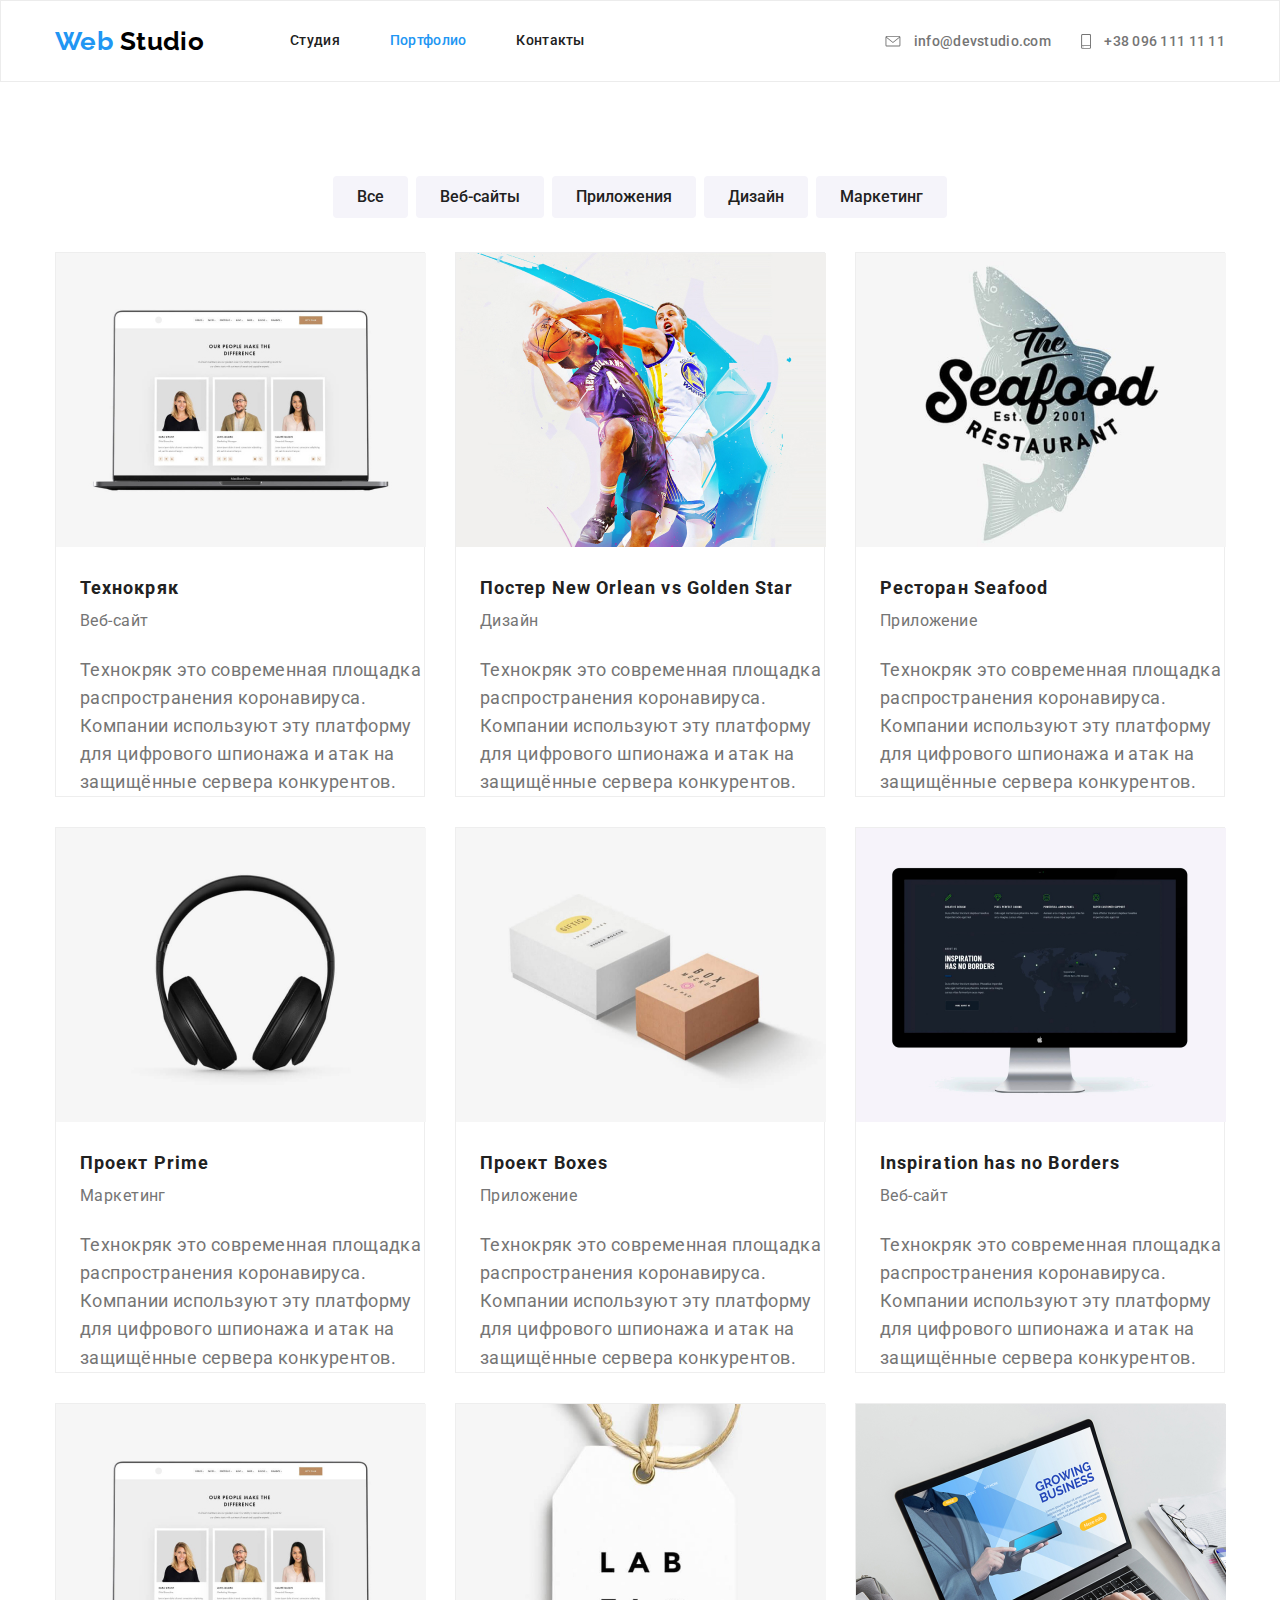
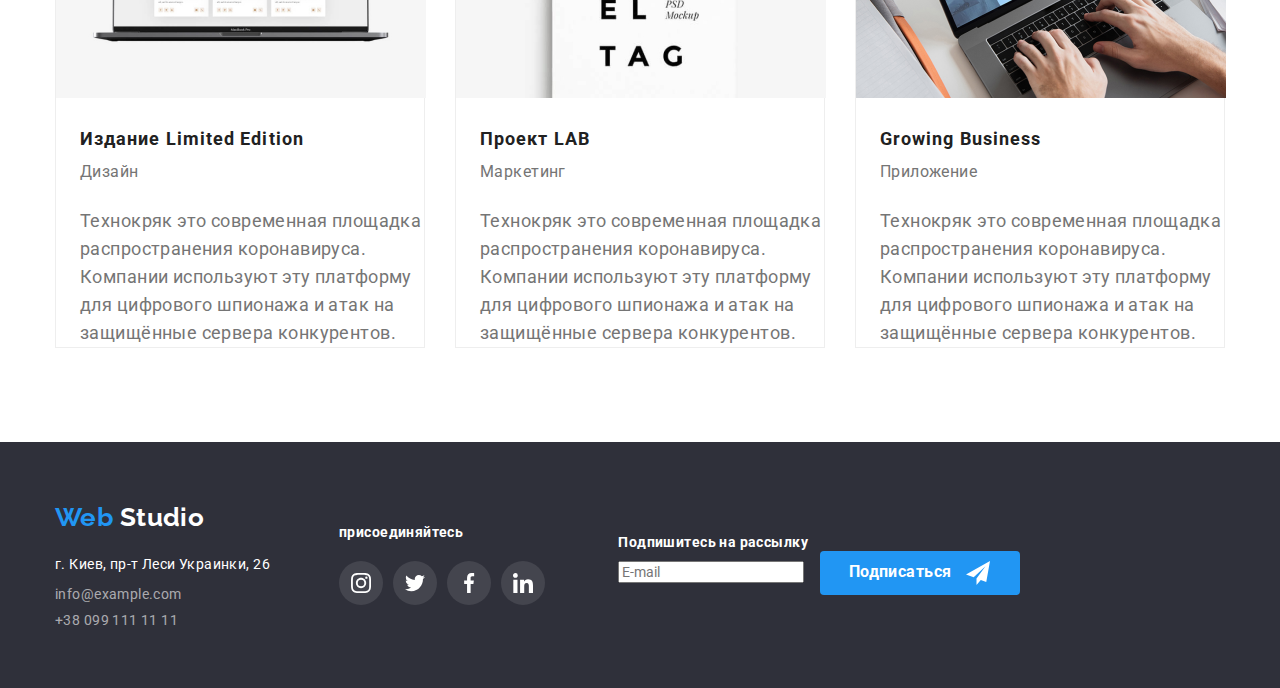
==== portfolio.html @ 99818bd2 "1" ====
<!DOCTYPE html>
<html lang="ru">
  <head>
    <meta charset="UTF-8" />
    <meta http-equiv="X-UA-Compatible" content="IE=edge" />
    <meta name="viewport" content="width=device-width, initial-scale=1.0" />
    <title>Portfolio</title>
    <link rel="preconnect" href="https://fonts.googleapis.com" />
    <link rel="preconnect" href="https://fonts.gstatic.com" crossorigin />
    <link
      href="https://fonts.googleapis.com/css2?family=Raleway:wght@700&family=Roboto:wght@400;500;700;900&display=swap"
      rel="stylesheet"
    />
    <link
      rel="stylesheet"
      href="https://cdnjs.cloudflare.com/ajax/libs/modern-normalize/1.1.0/modern-normalize.min.css"
    />
    <link rel="stylesheet" href="./css/styles.css" />
  </head>
  <body>
    <header>
      <div class="container flex">
        <nav class="flex">
          <a class="header-logo logo" href="/">Web <span>Studio</span></a>

          <ul class="nav list">
            <li class="item"><a class="menu-link" href="./index.html">Студия </a></li>
            <li class="item"><a class="menu-link active" href="./portfolio.html">Портфолио</a></li>
            <li class="item"><a class="menu-link" href="" class="">Контакты</a></li>
          </ul>
        </nav>

        <ul class="header-contact list">
          <li class="contct-item">
            <a class="contact-link" href="mailto:info@devstudio.com">
              <svg class="item" style="width: 16px; height: 11.2px">
                <use href="./images/symbol-defs.svg#icon-envelope"></use>
              </svg>
              info@devstudio.com
            </a>
          </li>
          <li class="contct-item">
            <a class="contact-link" href="tel:+38 096 111 11 11">
              <svg class="item" style="width: 10px; height: 14.94px">
                <use href="./images/symbol-defs.svg#icon-smartphone"></use>
              </svg>
              +38 096 111 11 11
            </a>
          </li>
        </ul>
      </div>
    </header>
    <main>
      <section class="section">
        <div class="container">
          <ul class="filter-list list">
            <li class="item"><button class="filter" type="button">Все</button></li>
            <li class="item"><button class="filter" type="button">Веб-сайты</button></li>
            <li class="item"><button class="filter" type="button">Приложения</button></li>
            <li class="item"><button class="filter" type="button">Дизайн</button></li>
            <li class="item"><button class="filter" type="button">Маркетинг</button></li>
          </ul>
          <ul class="portfolio list">
            <li class="item">
              <div class="portfolio-box">
                <img class="portfolio-img" src="./images/notebook.jpg" alt="" width="370" />
                <h3>Технокряк</h3>
                <p class="filter-element">Веб-сайт</p>
                <p class="card-text">
                  Технокряк это современная площадка распространения коронавируса. Компании
                  используют эту платформу для цифрового шпионажа и атак на защищённые сервера
                  конкурентов.
                </p>
              </div>
            </li>
            <li class="item">
              <div class="portfolio-box">
                <img class="portfolio-img" src="./images/imgbasketball.jpg" alt="" width="370" />
                <h3>Постер New Orlean vs Golden Star</h3>
                <p class="filter-element">Дизайн</p>
                <p class="card-text">
                  Технокряк это современная площадка распространения коронавируса. Компании
                  используют эту платформу для цифрового шпионажа и атак на защищённые сервера
                  конкурентов.
                </p>
              </div>
            </li>
            <li class="item">
              <div class="portfolio-box">
                <img class="portfolio-img" src="./images/fish.jpg" alt="" width="370" />
                <h3>Ресторан Seafood</h3>
                <p class="filter-element">Приложение</p>
                <p class="card-text">
                  Технокряк это современная площадка распространения коронавируса. Компании
                  используют эту платформу для цифрового шпионажа и атак на защищённые сервера
                  конкурентов.
                </p>
              </div>
            </li>
            <li class="item">
              <div class="portfolio-box">
                <img class="portfolio-img" src="./images/headphones.jpg" alt="" width="370" />
                <h3>Проект Prime</h3>
                <p class="filter-element">Маркетинг</p>
                <p class="card-text">
                  Технокряк это современная площадка распространения коронавируса. Компании
                  используют эту платформу для цифрового шпионажа и атак на защищённые сервера
                  конкурентов.
                </p>
              </div>
            </li>
            <li class="item">
              <div class="portfolio-box">
                <img class="portfolio-img" src="./images/boxes.jpg" alt="" width="370" />
                <h3>Проект Boxes</h3>
                <p class="filter-element">Приложение</p>
                <p class="card-text">
                  Технокряк это современная площадка распространения коронавируса. Компании
                  используют эту платформу для цифрового шпионажа и атак на защищённые сервера
                  конкурентов.
                </p>
              </div>
            </li>
            <li class="item">
              <div class="portfolio-box">
                <img class="portfolio-img" src="./images/monitor.jpg" alt="" width="370" />
                <h3>Inspiration has no Borders</h3>
                <p class="filter-element">Веб-сайт</p>
                <p class="card-text">
                  Технокряк это современная площадка распространения коронавируса. Компании
                  используют эту платформу для цифрового шпионажа и атак на защищённые сервера
                  конкурентов.
                </p>
              </div>
            </li>
            <li class="item">
              <div class="portfolio-box">
                <img class="portfolio-img" src="./images/notebook.jpg" alt="" width="370" />
                <h3>Издание Limited Edition</h3>
                <p class="filter-element">Дизайн</p>
                <p class="card-text">
                  Технокряк это современная площадка распространения коронавируса. Компании
                  используют эту платформу для цифрового шпионажа и атак на защищённые сервера
                  конкурентов.
                </p>
              </div>
            </li>
            <li class="item">
              <div class="portfolio-box">
                <img class="portfolio-img" src="./images/tag.jpg" alt="" width="370" />
                <h3>Проект LAB</h3>
                <p class="filter-element">Маркетинг</p>
                <p class="card-text">
                  Технокряк это современная площадка распространения коронавируса. Компании
                  используют эту платформу для цифрового шпионажа и атак на защищённые сервера
                  конкурентов.
                </p>
              </div>
            </li>
            <li class="item">
              <div class="portfolio-box">
                <img class="portfolio-img" src="./images/typing.jpg" alt="" width="370" />
                <h3>Growing Business</h3>
                <p class="filter-element">Приложение</p>
                <p class="card-text">
                  Технокряк это современная площадка распространения коронавируса. Компании
                  используют эту платформу для цифрового шпионажа и атак на защищённые сервера
                  конкурентов.
                </p>
              </div>
            </li>
          </ul>
        </div>
      </section>
    </main>
    <footer>
      <div class="container flex">
        <div class="address-list">
          <a class="footer-logo logo" href="/">Web <span>Studio</span></a>
          <address class="address">г. Киев, пр-т Леси Украинки, 26</address>
          <ul class="contact-list list">
            <li class="item"><a href="mailto:info@example.com">info@example.com</a></li>
            <li class="item"><a href="tel:+380991111111">+38 099 111 11 11</a></li>
          </ul>
        </div>
        <div>
          <h3 class="join">присоединяйтесь</h3>
          <ul class="footer-list flex list">
            <li class="item">
              <a href="">
                <div class="footer-social-link">
                  <svg class="icon" style="width: 20px; height: 20px">
                    <use href="./images/symbol-defs.svg#icon-instagram"></use>
                  </svg>
                </div>
              </a>
            </li>
            <li class="item">
              <a href="">
                <div class="footer-social-link">
                  <svg class="icon" style="width: 20px; height: 20px">
                    <use href="./images/symbol-defs.svg#icon-twitter"></use>
                  </svg>
                </div>
              </a>
            </li>
            <li class="item">
              <a href="">
                <div class="footer-social-link">
                  <svg class="icon" style="width: 20px; height: 20px">
                    <use href="./images/symbol-defs.svg#icon-facebook"></use>
                  </svg>
                </div>
              </a>
            </li>
            <li class="item">
              <a href="">
                <div class="footer-social-link">
                  <svg class="icon" style="width: 20px; height: 20px">
                    <use href="./images/symbol-defs.svg#icon-linkedin"></use>
                  </svg>
                </div>
              </a>
            </li>
          </ul>
        </div>
        <div>
          <h3 class="subscribe">Подпишитесь на рассылку</h3>
          <input type="text" name="" id="" placeholder="E-mail" />
          <a class="subscribe-button button align-items" href=""
            >Подписаться
            <svg class="align-items" style="width: 24px; height: 24px">
              <use href="./images/symbol-defs.svg#icon-send"></use>
            </svg>
          </a>
        </div>
      </div>
    </footer>
  </body>
</html>
---- css/styles.css ----
html {
  box-sizing: border-box;
}

*,
*::before,
*::after {
  box-sizing: inherit;
}

:root {
  --primary-text-color: #757575;
  --primary-accent-color: #2196f3;
  --secondary-text-color: #212121;
  --secondary-accent-color: #ffffff;
  --bg-color: #f5f4fa;
  --logo-black-color: #000000;
}

body {
  background-color: #ffffff;
  font-size: 14px;
  color: var(--primary-text-color);
  font-family: Roboto, sans-serif;
  letter-spacing: 0.03em;
}

header {
  border: 1px solid #ececec;
}

h1,
h2,
h3,
h4,
h5,
h6,
p,
ul {
  margin: 0;
  padding: 0;
}

.container {
  width: 1200px;
  padding-right: 15px;
  padding-left: 15px;
  margin: 0 auto;
}

.flex {
  display: flex;
  align-items: center;
}

/* Логотип */
.logo {
  margin-right: 86px;
  color: var(--primary-accent-color);
  font-family: Raleway, sans-serif;
  font-weight: 700;
  font-size: 26px;
  line-height: 1.19;
}

.header-logo span {
  color: #000000;
}

/* Основне меню сайта */
.menu-link.active {
  color: var(--primary-accent-color);
}
.menu-link {
  display: block;
  padding-top: 32px;
  padding-bottom: 32px;
  color: var(--secondary-text-color);
  font-weight: 500;
  font-size: 14px;
  line-height: 1.14;
  letter-spacing: 0.02em;
}

/* Контактне меню */

.header-contact {
  display: flex;
  margin-left: auto;
}

.contact-link {
  color: var(--primary-text-color);
  font-weight: 500;
  font-size: 14px;
  line-height: 1.14;
  letter-spacing: 0.02em;
}

.contact-link .item {
  fill: currentColor;
  margin-right: 10px;
  vertical-align: middle;
}

.contact-link:hover,
.contact-link:focus {
  color: var(--primary-accent-color);
}

.contct-item:not(:last-child) {
  margin-right: 30px;
}

.nav a:hover,
.nav a:focus {
  color: var(--primary-accent-color);
}

.nav .item:not(:last-child) {
  margin-right: 50px;
}

.nav {
  display: flex;
}
/* Секція */

.section {
  padding-top: 94px;
  padding-bottom: 94px;
}

/* Секція Герой*/

.hero {
  margin: 0 auto;
  background-image: linear-gradient(to right, rgba(47, 48, 58, 0.8), rgba(47, 48, 58, 0.8)),
  url("../images/hero.jpg");
  background-size: cover;
  max-width: 1600px;
  height: 600px;
  font-weight: 900;
  font-size: 44px;
  line-height: 1.36;
  text-align: center;
  letter-spacing: 0.06em;
}

.hero-title {
  display: inline-block;
  margin: auto;
  margin-top: 200px;
  margin-bottom: 30px;
  max-width: 696px;
  font-size: 44px;
  color: var(--secondary-accent-color);
}

.servise-order.button {
  display: block;
  margin: auto;
  font-weight: 700;
  font-size: 16px;
  line-height: 1.87;
  letter-spacing: 0.06em;
}
/* Переваги */

.section-advantages{
  padding-top: 94px;
}

.advantages {
  display: flex;
}

.advantages .item {
  max-width: 270px;
}

.advantages .item:not(:last-child) {
  margin-right: 30px;
}

.advantages-title {
  margin-bottom: 10px;
  color: var(--secondary-text-color);
  font-weight: 700;
  line-height: 1.14;
}

.advantages-box {
  display: flex;
  width: 270px;
  height: 120px;
  background-color: var(--bg-color);
  border-radius: 4px;
}

.advantages-box svg {
margin: auto;
}

.advantages p {
  font-weight: 400;
  line-height: 1.71;
}

/* Чем мы занимаемся */

.work-title {
  margin-bottom: 50px;
}

.work {
  font-weight: 700;
  line-height: 1.14;
}

.work h3 {
  color: var(--secondary-accent-color);
}

.work {
  display: flex;
}

.work .item:not(:last-child) {
  margin-right: 30px;
}

/* Наша команда */

.section-team {
  padding-top: 94px;
  padding-bottom: 94px;
  background-color: #F5F4FA;
}

.team-title {
  margin-bottom: 50px;
}

.team {
  display: flex;
}

.team .item-list {
  display: flex;
  justify-content: center;
}

.team .item:not(:last-child) {
  margin-right: 10px;
}

.team .teammate {
  text-align: center;
}

.team .teammate:not(:last-child) {
  margin-right: 30px;
}

.team p {
  margin-bottom: 16px;
  font-weight: 400;
  font-size: 16px;
  line-height: 1.19;
}

.teammate-name {
  margin-top: 30px;
  margin-bottom: 10px;
  color: var(--secondary-text-color);
  font-weight: 500;
  font-size: 16px;
  line-height: 1.19;
}

.teammate-box {
  width: 270px;
  height: 422px;
  background-color: #fff;
  box-shadow: 0px 1px 3px rgba(0, 0, 0, 0.12), 0px 1px 1px rgba(0, 0, 0, 0.14),
    0px 2px 1px rgba(0, 0, 0, 0.2);
  border-radius: 0px 0px 4px 4px;
}

.social-link {
  display: flex;
  width: 44px;
  height: 44px;
  background-color: transparent;
  border-radius: 50%;
  color: #AFB1B8;
}

.social-link .icon {
  margin: auto;
  fill: currentColor;
}

.social-link:hover,
.social-link:focus {
  background-color: var(--primary-accent-color);
  color: #fff;
}

.client-title {
  margin-bottom: 50px;
}

.client-list {
  display: flex;
}

.client-list .item:not(:last-child) {
  margin-right: 30px;
}

.client-link {
  display: flex;
  width: 170px;
  height: 90px;
  border: 1px solid currentColor;
  border-radius: 4px;
  color: #AFB1B8;
  fill: currentColor;
}

.client-logo {
  margin: auto;
}

.client-link:hover,
.client-link:focus {
  color: #2196F3;
}

.title {
  color: var(--secondary-text-color);
  font-weight: 700;
  font-size: 36px;
  line-height: 1.17;
  text-align: center;
}

.button {
  display: inline-block;
  min-width: 200px;
  padding: 10px 29px;
  border: transparent;
  border-radius: 4px;
  color: var(--secondary-accent-color);
  background-color: var(--primary-accent-color);
}
/* Портфоліо */

/* Кнопки навігації */
.filter-list {
  display: flex;
  justify-content: center;
}

.filter {
  padding: 6px 22px;
  border-radius: 4px;
  border-color: transparent;
  color: var(--secondary-text-color);
  background-color: var(--bg-color);
  font-family: Roboto, sans-serif;
  font-weight: 500;
  font-size: 16px;
  line-height: 1.62;
}

.filter-list .item:not(:last-child) {
  margin-right: 8px;
}

.filter:hover,
.filter:focus {
  color: var(--secondary-accent-color);
  background-color: var(--primary-accent-color);
}

.portfolio h3 {
  color: var(--secondary-text-color);
  font-weight: 700;
  font-size: 18px;
  line-height: 2;
  letter-spacing: 0.06em;
}

.portfolio {
  display: flex;
  flex-wrap: wrap;
  margin-top: 34px;
}

.portfolio .item {
  width: calc((100% - 60px) / 3);
  margin-right: 30px;
  margin-bottom: 30px;
}

.portfolio .item:nth-child(3n) {
  margin-right: 0;
}

.portfolio .item:nth-last-child(-n + 3) {
  margin-bottom: 0;
}

.portfolio-img {
  margin-bottom: 20px;
}

.portfolio-box {
  border: 1px solid #EEEEEE;
  cursor: pointer;
}

.portfolio-box:hover,
.portfolio-box:focus {
  box-shadow: 0px 1px 1px rgba(0, 0, 0, 0.12),
  0px 4px 4px rgba(0, 0, 0, 0.06),
  1px 4px 6px rgba(0, 0, 0, 0.16);
}

.filter-element {
  font-weight: 400;
  font-size: 16px;
  line-height: 1.87;
  padding-bottom: 20px;
}

.card-text {
  font-weight: 400;
  font-size: 18px;
  line-height: 1.56;
}

.portfolio-box h3,
.filter-element,
.card-text {
  padding-left: 24px;
}

/* Футер */

footer {
  background-color: #2f303a;
}

.join {
  margin-bottom: 20px;
  margin-right: 155px;
}

.join,
.subscribe {
  color: var(--secondary-accent-color);
  font-size: 14px;
  font-weight: 700;
  line-height: 1.14;
}
.footer-logo {
  display: inline-block;
  margin-top: 60px;
  margin-bottom: 20px;
}

.footer-logo span {
  color: #fff;
}

.address-list {
  margin-bottom: 60px;
}

.address {
  margin-bottom: 9px;
  margin-right: 69px;
  color: var(--secondary-accent-color);
  font-weight: 400;
  line-height: 1.71;
  font-style: normal;
}

.contact-list .item + .item {
  margin-top: 10px;
}

.contact-list a {
  color: rgba(255, 255, 255, 0.6);
  font-weight: 400;
  line-height: 1.71px;
  /* or 171% */
}

.footer-list .item {
  margin-right: 10px;
}

.footer-social-link {
  display: flex;
  width: 44px;
  height: 44px;
  fill: #fff;
  border-radius: 50%;
  background-color: rgba(255, 255, 255, 0.1);
}

.footer-social-link .icon {
  margin: auto;
}

.footer-social-link:hover,
.footer-social-link:focus {
  background-color: var(--primary-accent-color);
}

.subscribe-button {
  margin-left: 12px;
  color: var(--secondary-accent-color);
  background-color: var(--primary-accent-color);
  font-weight: 700;
  font-size: 16px;
  line-height: 1.87px;
}

.subscribe-button .align-items {
  margin-left: 10px;
  vertical-align:middle;
}

.list {
  list-style: none;
}

a {
  text-decoration: none;
}
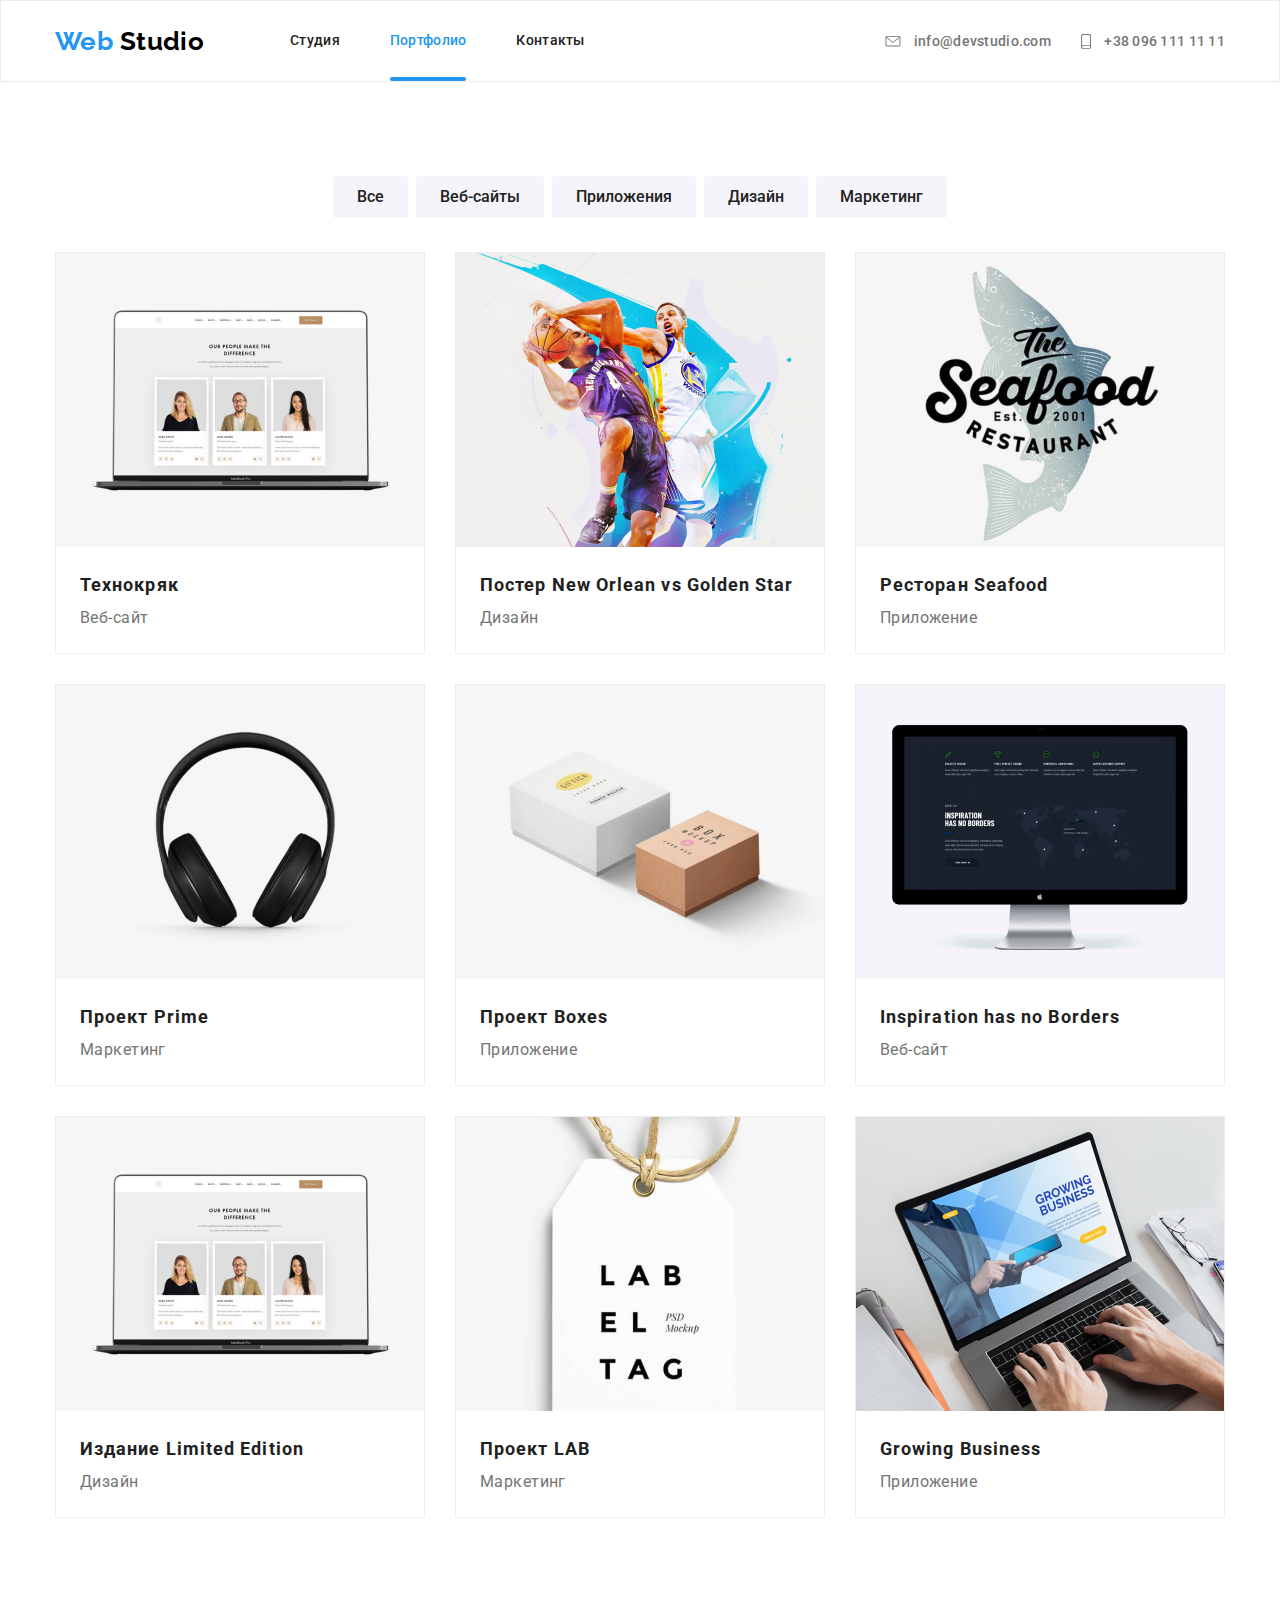
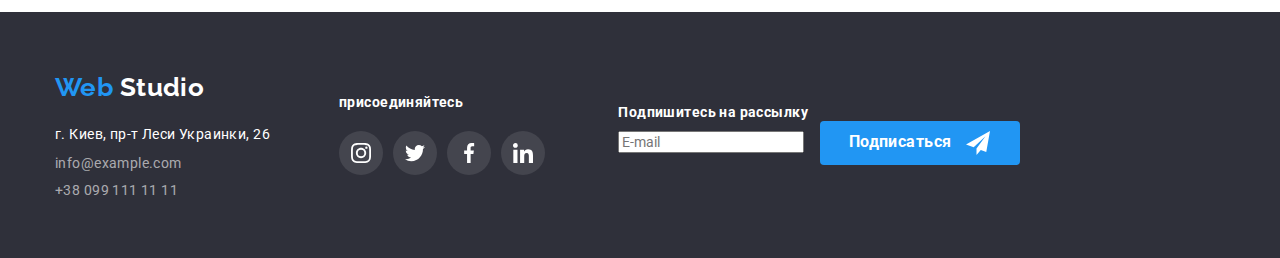
==== commit 6de4bb3c: "1" ====
--- a/portfolio.html
+++ b/portfolio.html
@@ -63,110 +63,146 @@
           <ul class="portfolio list">
             <li class="item">
               <div class="portfolio-box">
-                <img class="portfolio-img" src="./images/notebook.jpg" alt="" width="370" />
+                <div class="portfolio-thumb">
+                  <img class="portfolio-img" src="./images/notebook.jpg" alt="" width="370" />
+                  <div class="portfolio-overlay">
+                    <p class="card-text">
+                      Технокряк это современная площадка распространения коронавируса. Компании
+                      используют эту платформу для цифрового шпионажа и атак на защищённые сервера
+                      конкурентов.
+                    </p>
+                  </div>
+                </div>
                 <h3>Технокряк</h3>
                 <p class="filter-element">Веб-сайт</p>
-                <p class="card-text">
-                  Технокряк это современная площадка распространения коронавируса. Компании
-                  используют эту платформу для цифрового шпионажа и атак на защищённые сервера
-                  конкурентов.
-                </p>
-              </div>
-            </li>
-            <li class="item">
-              <div class="portfolio-box">
-                <img class="portfolio-img" src="./images/imgbasketball.jpg" alt="" width="370" />
+              </div>
+            </li>
+            <li class="item">
+              <div class="portfolio-box">
+                <div class="portfolio-thumb">
+                  <img class="portfolio-img" src="./images/imgbasketball.jpg" alt="" width="370" />
+                  <div class="portfolio-overlay">
+                    <p class="card-text">
+                      Технокряк это современная площадка распространения коронавируса. Компании
+                      используют эту платформу для цифрового шпионажа и атак на защищённые сервера
+                      конкурентов.
+                    </p>
+                  </div>
+                </div>
                 <h3>Постер New Orlean vs Golden Star</h3>
                 <p class="filter-element">Дизайн</p>
-                <p class="card-text">
-                  Технокряк это современная площадка распространения коронавируса. Компании
-                  используют эту платформу для цифрового шпионажа и атак на защищённые сервера
-                  конкурентов.
-                </p>
-              </div>
-            </li>
-            <li class="item">
-              <div class="portfolio-box">
-                <img class="portfolio-img" src="./images/fish.jpg" alt="" width="370" />
+              </div>
+            </li>
+            <li class="item">
+              <div class="portfolio-box">
+                <div class="portfolio-thumb">
+                  <img class="portfolio-img" src="./images/fish.jpg" alt="" width="370" />
+                  <div class="portfolio-overlay">
+                    <p class="card-text">
+                      Технокряк это современная площадка распространения коронавируса. Компании
+                      используют эту платформу для цифрового шпионажа и атак на защищённые сервера
+                      конкурентов.
+                    </p>
+                  </div>
+                </div>
                 <h3>Ресторан Seafood</h3>
                 <p class="filter-element">Приложение</p>
-                <p class="card-text">
-                  Технокряк это современная площадка распространения коронавируса. Компании
-                  используют эту платформу для цифрового шпионажа и атак на защищённые сервера
-                  конкурентов.
-                </p>
-              </div>
-            </li>
-            <li class="item">
-              <div class="portfolio-box">
-                <img class="portfolio-img" src="./images/headphones.jpg" alt="" width="370" />
+              </div>
+            </li>
+            <li class="item">
+              <div class="portfolio-box">
+                <div class="portfolio-thumb">
+                  <img class="portfolio-img" src="./images/headphones.jpg" alt="" width="370" />
+                  <div class="portfolio-overlay">
+                    <p class="card-text">
+                      Технокряк это современная площадка распространения коронавируса. Компании
+                      используют эту платформу для цифрового шпионажа и атак на защищённые сервера
+                      конкурентов.
+                    </p>
+                  </div>
+                </div>
                 <h3>Проект Prime</h3>
                 <p class="filter-element">Маркетинг</p>
-                <p class="card-text">
-                  Технокряк это современная площадка распространения коронавируса. Компании
-                  используют эту платформу для цифрового шпионажа и атак на защищённые сервера
-                  конкурентов.
-                </p>
-              </div>
-            </li>
-            <li class="item">
-              <div class="portfolio-box">
-                <img class="portfolio-img" src="./images/boxes.jpg" alt="" width="370" />
+              </div>
+            </li>
+            <li class="item">
+              <div class="portfolio-box">
+                <div class="portfolio-thumb">
+                  <img class="portfolio-img" src="./images/boxes.jpg" alt="" width="370" />
+                  <div class="portfolio-overlay">
+                    <p class="card-text">
+                      Технокряк это современная площадка распространения коронавируса. Компании
+                      используют эту платформу для цифрового шпионажа и атак на защищённые сервера
+                      конкурентов.
+                    </p>
+                  </div>
+                </div>
                 <h3>Проект Boxes</h3>
                 <p class="filter-element">Приложение</p>
-                <p class="card-text">
-                  Технокряк это современная площадка распространения коронавируса. Компании
-                  используют эту платформу для цифрового шпионажа и атак на защищённые сервера
-                  конкурентов.
-                </p>
-              </div>
-            </li>
-            <li class="item">
-              <div class="portfolio-box">
-                <img class="portfolio-img" src="./images/monitor.jpg" alt="" width="370" />
+              </div>
+            </li>
+            <li class="item">
+              <div class="portfolio-box">
+                <div class="portfolio-thumb">
+                  <img class="portfolio-img" src="./images/monitor.jpg" alt="" width="370" />
+                  <div class="portfolio-overlay">
+                    <p class="card-text">
+                      Технокряк это современная площадка распространения коронавируса. Компании
+                      используют эту платформу для цифрового шпионажа и атак на защищённые сервера
+                      конкурентов.
+                    </p>
+                  </div>
+                </div>
                 <h3>Inspiration has no Borders</h3>
                 <p class="filter-element">Веб-сайт</p>
-                <p class="card-text">
-                  Технокряк это современная площадка распространения коронавируса. Компании
-                  используют эту платформу для цифрового шпионажа и атак на защищённые сервера
-                  конкурентов.
-                </p>
-              </div>
-            </li>
-            <li class="item">
-              <div class="portfolio-box">
-                <img class="portfolio-img" src="./images/notebook.jpg" alt="" width="370" />
+              </div>
+            </li>
+            <li class="item">
+              <div class="portfolio-box">
+                <div class="portfolio-thumb">
+                  <img class="portfolio-img" src="./images/notebook.jpg" alt="" width="370" />
+                  <div class="portfolio-overlay">
+                    <p class="card-text">
+                      Технокряк это современная площадка распространения коронавируса. Компании
+                      используют эту платформу для цифрового шпионажа и атак на защищённые сервера
+                      конкурентов.
+                    </p>
+                  </div>
+                </div>
                 <h3>Издание Limited Edition</h3>
                 <p class="filter-element">Дизайн</p>
-                <p class="card-text">
-                  Технокряк это современная площадка распространения коронавируса. Компании
-                  используют эту платформу для цифрового шпионажа и атак на защищённые сервера
-                  конкурентов.
-                </p>
-              </div>
-            </li>
-            <li class="item">
-              <div class="portfolio-box">
-                <img class="portfolio-img" src="./images/tag.jpg" alt="" width="370" />
+              </div>
+            </li>
+            <li class="item">
+              <div class="portfolio-box">
+                <div class="portfolio-thumb">
+                  <img class="portfolio-img" src="./images/tag.jpg" alt="" width="370" />
+                  <div class="portfolio-overlay">
+                    <p class="card-text">
+                      Технокряк это современная площадка распространения коронавируса. Компании
+                      используют эту платформу для цифрового шпионажа и атак на защищённые сервера
+                      конкурентов.
+                    </p>
+                  </div>
+                </div>
                 <h3>Проект LAB</h3>
                 <p class="filter-element">Маркетинг</p>
-                <p class="card-text">
-                  Технокряк это современная площадка распространения коронавируса. Компании
-                  используют эту платформу для цифрового шпионажа и атак на защищённые сервера
-                  конкурентов.
-                </p>
-              </div>
-            </li>
-            <li class="item">
-              <div class="portfolio-box">
-                <img class="portfolio-img" src="./images/typing.jpg" alt="" width="370" />
+              </div>
+            </li>
+            <li class="item">
+              <div class="portfolio-box">
+                <div class="portfolio-thumb">
+                  <img class="portfolio-img" src="./images/typing.jpg" alt="" width="370" />
+                  <div class="portfolio-overlay">
+                    <p class="card-text">
+                      Технокряк это современная площадка распространения коронавируса. Компании
+                      используют эту платформу для цифрового шпионажа и атак на защищённые сервера
+                      конкурентов.
+                    </p>
+                  </div>
+                </div>
                 <h3>Growing Business</h3>
                 <p class="filter-element">Приложение</p>
-                <p class="card-text">
-                  Технокряк это современная площадка распространения коронавируса. Компании
-                  используют эту платформу для цифрового шпионажа и атак на защищённые сервера
-                  конкурентов.
-                </p>
               </div>
             </li>
           </ul>
--- a/css/styles.css
+++ b/css/styles.css
@@ -71,8 +71,22 @@
 .menu-link.active {
   color: var(--primary-accent-color);
 }
+
+.active::after {
+  content: '';
+  position: absolute;
+  display: block;
+  bottom: 0;
+  left: 0;
+  width: 100%;
+  height: 4px;
+  background-color: var(--primary-accent-color);
+  border-radius: 2px;
+}
+
 .menu-link {
   display: block;
+  position: relative;
   padding-top: 32px;
   padding-bottom: 32px;
   color: var(--secondary-text-color);
@@ -95,6 +109,8 @@
   font-size: 14px;
   line-height: 1.14;
   letter-spacing: 0.02em;
+
+  transition: color 250ms cubic-bezier(0.4, 0, 0.2, 1);
 }
 
 .contact-link .item {
@@ -112,6 +128,14 @@
   margin-right: 30px;
 }
 
+.nav {
+  display: flex;
+}
+
+.nav a {
+  transition: color 250ms cubic-bezier(0.4, 0, 0.2, 1);
+}
+
 .nav a:hover,
 .nav a:focus {
   color: var(--primary-accent-color);
@@ -121,9 +145,6 @@
   margin-right: 50px;
 }
 
-.nav {
-  display: flex;
-}
 /* Секція */
 
 .section {
@@ -136,7 +157,7 @@
 .hero {
   margin: 0 auto;
   background-image: linear-gradient(to right, rgba(47, 48, 58, 0.8), rgba(47, 48, 58, 0.8)),
-  url("../images/hero.jpg");
+    url('../images/hero.jpg');
   background-size: cover;
   max-width: 1600px;
   height: 600px;
@@ -167,7 +188,7 @@
 }
 /* Переваги */
 
-.section-advantages{
+.section-advantages {
   padding-top: 94px;
 }
 
@@ -199,7 +220,7 @@
 }
 
 .advantages-box svg {
-margin: auto;
+  margin: auto;
 }
 
 .advantages p {
@@ -214,6 +235,7 @@
 }
 
 .work {
+  display: flex;
   font-weight: 700;
   line-height: 1.14;
 }
@@ -222,12 +244,29 @@
   color: var(--secondary-accent-color);
 }
 
-.work {
-  display: flex;
+.work .item {
+  position: relative;
+}
+
+.work .item img {
+  display: block;
 }
 
 .work .item:not(:last-child) {
   margin-right: 30px;
+}
+
+.work-text {
+  display: flex;
+  position: absolute;
+  width: 100%;
+  height: 70px;
+  bottom: 0px;
+  background-color: rgba(47, 48, 58, 0.8);
+}
+
+.work-text h3 {
+  margin: auto;
 }
 
 /* Наша команда */
@@ -235,7 +274,7 @@
 .section-team {
   padding-top: 94px;
   padding-bottom: 94px;
-  background-color: #F5F4FA;
+  background-color: #f5f4fa;
 }
 
 .team-title {
@@ -294,7 +333,10 @@
   height: 44px;
   background-color: transparent;
   border-radius: 50%;
-  color: #AFB1B8;
+  color: #afb1b8;
+
+  transition: background-color 250ms cubic-bezier(0.4, 0, 0.2, 1),
+    color 250ms cubic-bezier(0.4, 0, 0.2, 1);
 }
 
 .social-link .icon {
@@ -326,8 +368,10 @@
   height: 90px;
   border: 1px solid currentColor;
   border-radius: 4px;
-  color: #AFB1B8;
+  color: #afb1b8;
   fill: currentColor;
+
+  transition: color 250ms cubic-bezier(0.4, 0, 0.2, 1);
 }
 
 .client-logo {
@@ -336,7 +380,7 @@
 
 .client-link:hover,
 .client-link:focus {
-  color: #2196F3;
+  color: #2196f3;
 }
 
 .title {
@@ -374,6 +418,9 @@
   font-weight: 500;
   font-size: 16px;
   line-height: 1.62;
+
+  transition: background-color 250ms cubic-bezier(0.4, 0, 0.2, 1),
+    color 250ms cubic-bezier(0.4, 0, 0.2, 1);
 }
 
 .filter-list .item:not(:last-child) {
@@ -415,19 +462,42 @@
 }
 
 .portfolio-img {
-  margin-bottom: 20px;
+  display: block;
 }
 
 .portfolio-box {
-  border: 1px solid #EEEEEE;
+  border: 1px solid #eeeeee;
   cursor: pointer;
+
+  transition: box-shadow 250ms cubic-bezier(0.4, 0, 0.2, 1);
 }
 
 .portfolio-box:hover,
 .portfolio-box:focus {
-  box-shadow: 0px 1px 1px rgba(0, 0, 0, 0.12),
-  0px 4px 4px rgba(0, 0, 0, 0.06),
-  1px 4px 6px rgba(0, 0, 0, 0.16);
+  box-shadow: 0px 1px 1px rgba(0, 0, 0, 0.12), 0px 4px 4px rgba(0, 0, 0, 0.06),
+    1px 4px 6px rgba(0, 0, 0, 0.16);
+}
+
+.portfolio-thumb {
+  position: relative;
+  overflow: hidden;
+}
+
+.portfolio-overlay {
+  position: absolute;
+  width: 100%;
+  height: 100%;
+  padding-top: 63px;
+  top: 0;
+  left: 0;
+  background-color: var(--primary-accent-color);
+  color: #fff;
+  transform: translateY(100%);
+  transition: transform 250ms cubic-bezier(0.4, 0, 0.2, 1);
+}
+
+.portfolio-box:hover .portfolio-overlay {
+  transform: translateY(0);
 }
 
 .filter-element {
@@ -443,10 +513,15 @@
   line-height: 1.56;
 }
 
+.portfolio-box h3 {
+  margin-top: 20px;
+}
+
 .portfolio-box h3,
 .filter-element,
 .card-text {
   padding-left: 24px;
+  padding-right: 24px;
 }
 
 /* Футер */
@@ -509,9 +584,12 @@
   display: flex;
   width: 44px;
   height: 44px;
+  border-radius: 50%;
+
   fill: #fff;
-  border-radius: 50%;
   background-color: rgba(255, 255, 255, 0.1);
+
+  transition: background-color 250ms cubic-bezier(0.4, 0, 0.2, 1);
 }
 
 .footer-social-link .icon {
@@ -534,7 +612,7 @@
 
 .subscribe-button .align-items {
   margin-left: 10px;
-  vertical-align:middle;
+  vertical-align: middle;
 }
 
 .list {
@@ -545,3 +623,83 @@
   text-decoration: none;
 }
 
+.backdrop {
+  position: fixed;
+  top: 0;
+  left: 0;
+
+  width: 100%;
+  height: 100%;
+
+  background-color: rgba(0, 0, 0, 0.2);
+
+  opacity: 1;
+  transition: opacity 250ms cubic-bezier(0.4, 0, 0.2, 1);
+}
+
+.backdrop.is-hidden {
+  /* visibility: hidden; */
+  opacity: 0;
+  pointer-events: none;
+}
+
+.modal {
+  position: absolute;
+  top: 50%;
+  left: 50%;
+  transform: translate(-50%, -50%) translateX(0);
+
+  width: 528px;
+  height: 581px;
+  background-color: #fff;
+  border-radius: 4px;
+  text-align: center;
+  box-shadow: 0px 1px 3px rgba(0, 0, 0, 0.12), 0px 1px 1px rgba(0, 0, 0, 0.14),
+    0px 2px 1px rgba(0, 0, 0, 0.2);
+  transition: transform 250ms cubic-bezier(0.4, 0, 0.2, 1);
+}
+
+.backdrop.is-hidden .modal {
+  transform: translate(-50%, -50%) translateX(200%);
+}
+
+.modal h2 {
+  margin-top: 40px;
+  margin-bottom: 30px;
+
+  color: #212121;
+  font-weight: 700;
+  font-size: 20px;
+  line-height: 23px;
+  letter-spacing: 0.03em;
+}
+
+.modal-button {
+  position: absolute;
+  top: 8px;
+  right: 8px;
+
+  display: flex;
+  width: 30px;
+  height: 30px;
+  border: 1px solid rgba(0, 0, 0, 0.1);
+  border-radius: 50%;
+  background-color: #fff;
+
+  transition: fill 250ms cubic-bezier(0.4, 0, 0.2, 1);
+}
+
+.modal-button:hover,
+.modal-button:focus {
+  fill: var(--primary-accent-color);
+}
+
+.send.button {
+  display: block;
+  margin: auto;
+  font-weight: 700;
+  font-size: 16px;
+  line-height: 1.87;
+  letter-spacing: 0.06em;
+  box-shadow: 0px 4px 4px rgba(0, 0, 0, 0.15);
+}
